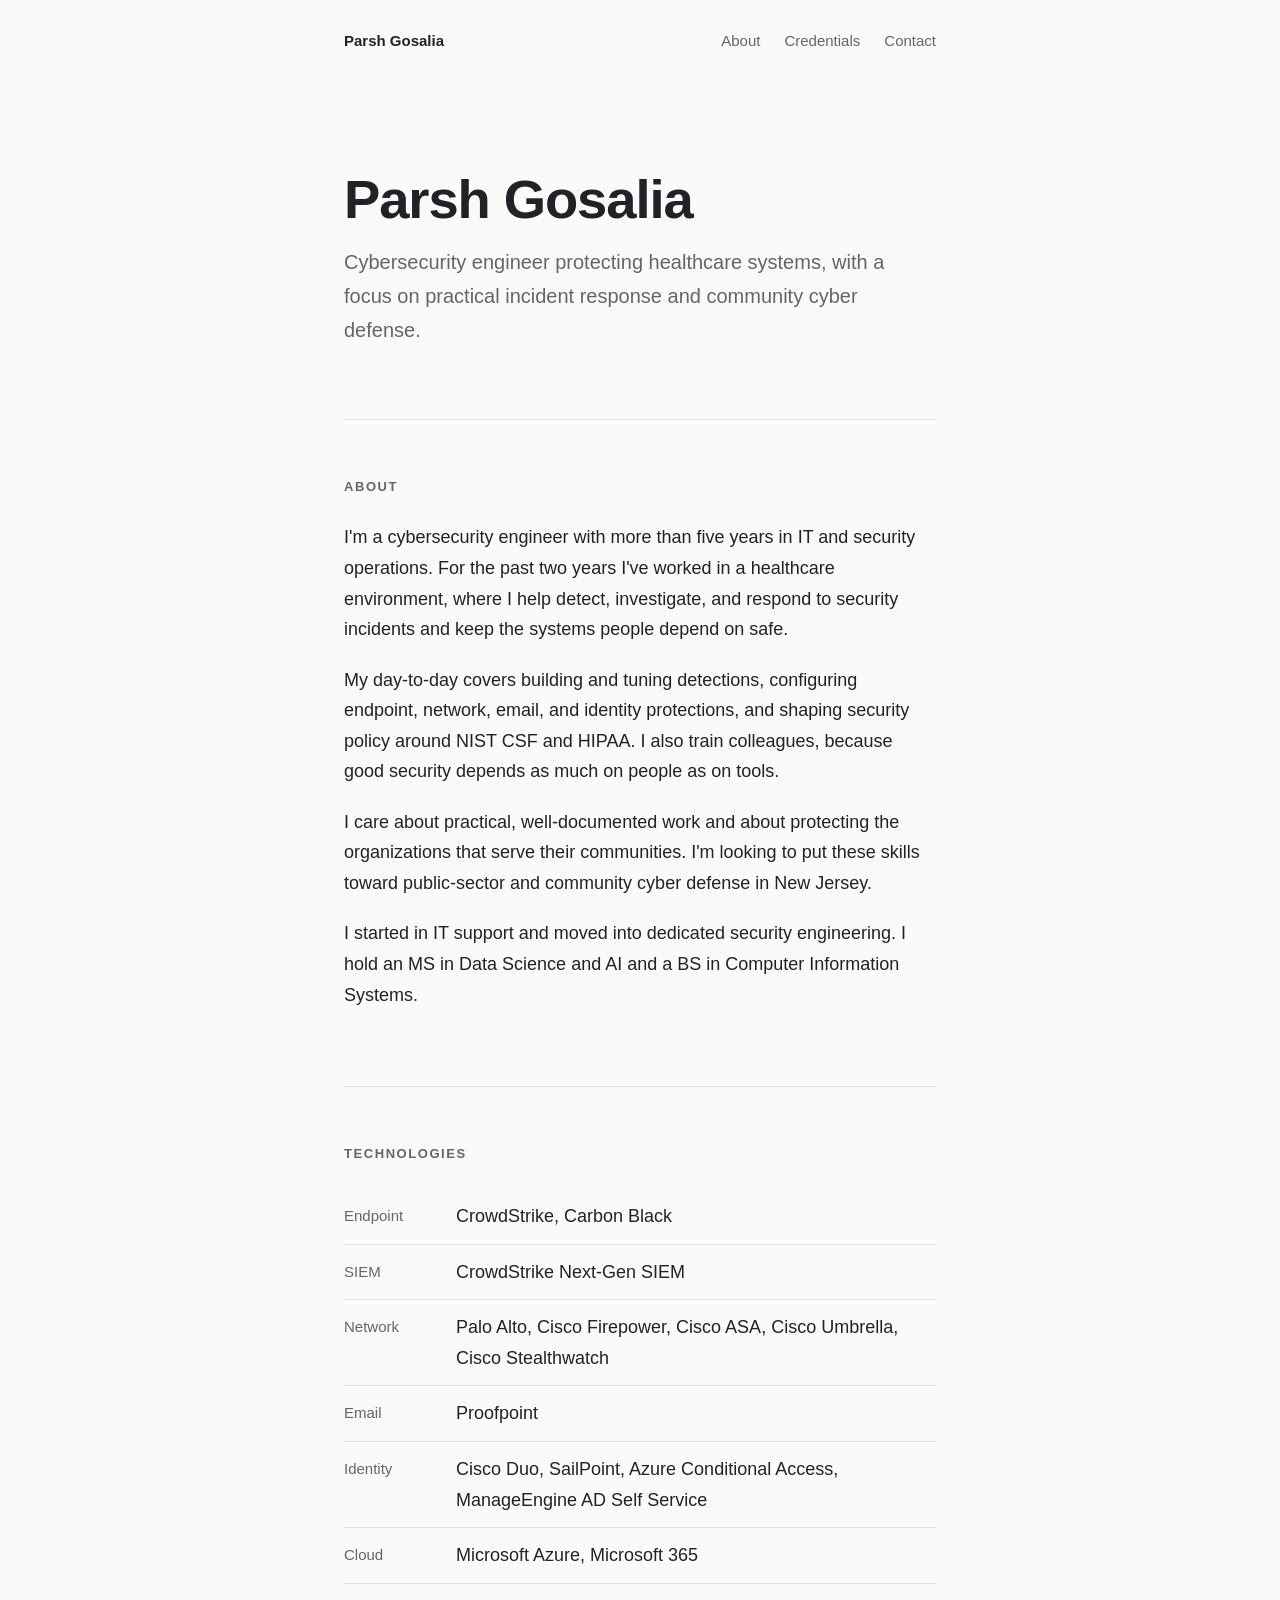
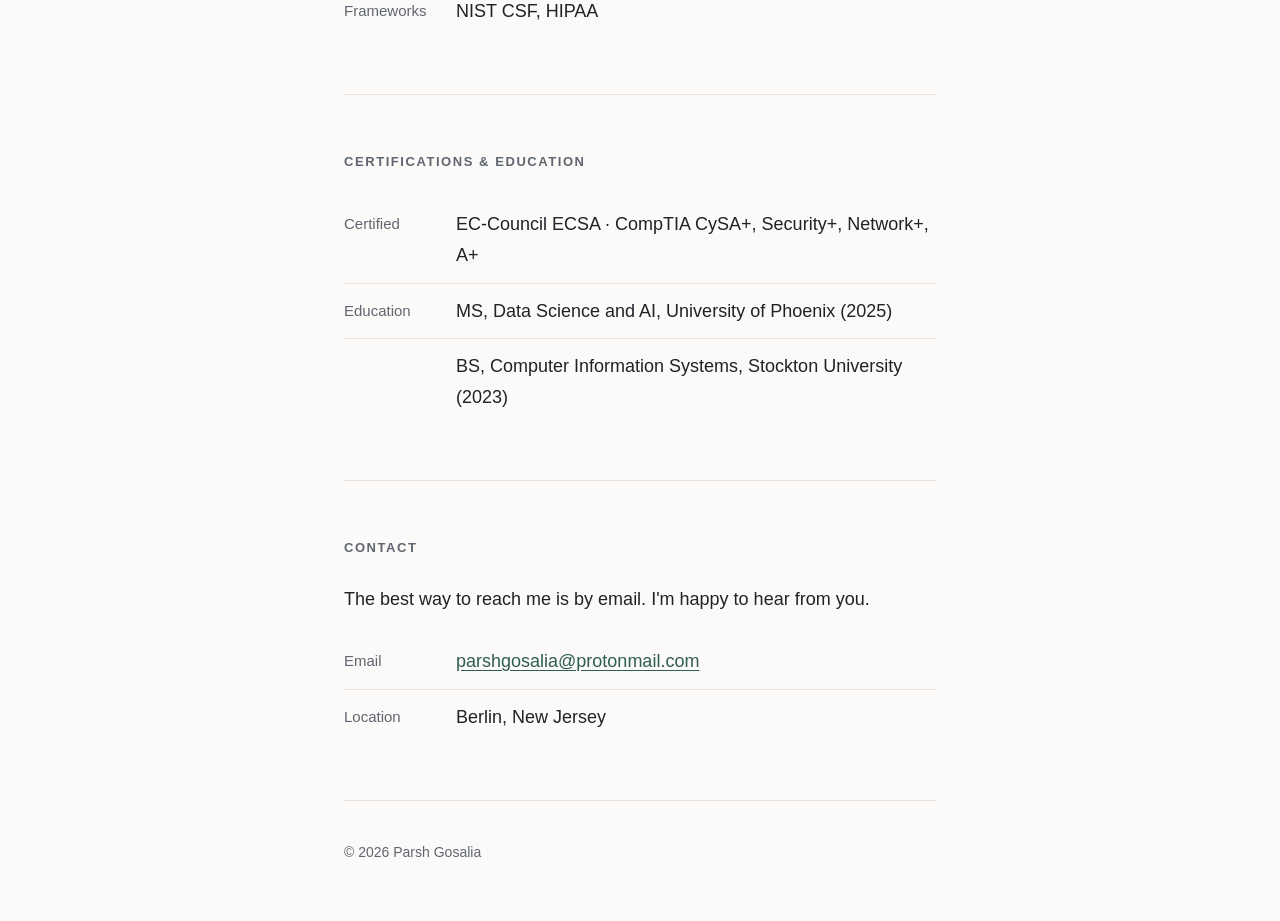
==== index.html @ 95fa6031 "Add files via upload" ====
<!DOCTYPE html>
<html lang="en">
<head>
  <meta charset="utf-8">
  <meta name="viewport" content="width=device-width, initial-scale=1">
  <title>Parsh Gosalia</title>
  <meta name="description" content="Personal website of Parsh Gosalia.">

  <style>
    /* ---------- Colors & fonts: change these to restyle the whole site ---------- */
    :root {
      --bg: #fbfaf8;
      --text: #1f2328;
      --muted: #5f6670;
      --line: #e6e3de;
      --accent: #2f5d50;
      --font: -apple-system, BlinkMacSystemFont, "Segoe UI", Roboto, Helvetica, Arial, sans-serif;
    }
    @media (prefers-color-scheme: dark) {
      :root {
        --bg: #151716;
        --text: #ebe9e4;
        --muted: #9a9f98;
        --line: #2a2d2b;
        --accent: #8fc2b0;
      }
    }

    /* ---------- Layout ---------- */
    * { box-sizing: border-box; }
    html { scroll-behavior: smooth; }
    body {
      margin: 0;
      background: var(--bg);
      color: var(--text);
      font-family: var(--font);
      font-size: 18px;
      line-height: 1.7;
      -webkit-font-smoothing: antialiased;
    }
    .wrap { max-width: 640px; margin: 0 auto; padding: 0 24px; }

    header { padding: 28px 0; }
    nav { display: flex; justify-content: space-between; align-items: center; font-size: 15px; }
    nav .brand { font-weight: 600; color: var(--text); text-decoration: none; }
    nav ul { display: flex; gap: 24px; list-style: none; margin: 0; padding: 0; }
    nav ul a { color: var(--muted); text-decoration: none; }
    nav ul a:hover { color: var(--text); }

    .hero { padding: 88px 0 72px; }
    .hero h1 {
      font-size: clamp(2.4rem, 7vw, 3.4rem);
      line-height: 1.1;
      letter-spacing: -0.02em;
      margin: 0 0 16px;
    }
    .hero p { font-size: 1.25rem; color: var(--muted); margin: 0; max-width: 32em; }

    section { padding: 56px 0; border-top: 1px solid var(--line); }
    h2 {
      font-size: 13px;
      font-weight: 600;
      letter-spacing: 0.12em;
      text-transform: uppercase;
      color: var(--muted);
      margin: 0 0 24px;
    }
    section p { margin: 0 0 1.1em; }

    a { color: var(--accent); text-underline-offset: 3px; }
    a:hover { text-decoration-thickness: 2px; }

    .contact-list { list-style: none; margin: 0; padding: 0; }
    .contact-list li {
      display: flex;
      gap: 16px;
      padding: 12px 0;
      border-bottom: 1px solid var(--line);
    }
    .contact-list li:last-child { border-bottom: 0; }
    .contact-list span { width: 96px; flex-shrink: 0; color: var(--muted); font-size: 15px; padding-top: 2px; }

    footer { padding: 40px 0 56px; border-top: 1px solid var(--line); font-size: 14px; color: var(--muted); }

    a:focus-visible { outline: 2px solid var(--accent); outline-offset: 3px; border-radius: 2px; }
    @media (max-width: 480px) {
      body { font-size: 17px; }
      .hero { padding: 56px 0 48px; }
      nav ul { gap: 16px; }
    }
  </style>
</head>

<body>
  <div class="wrap">

    <header>
      <nav>
        <a class="brand" href="#top">Parsh Gosalia</a>
        <ul>
          <li><a href="#about">About</a></li>
          <li><a href="#credentials">Credentials</a></li>
          <li><a href="#contact">Contact</a></li>
        </ul>
      </nav>
    </header>

    <main id="top">

      <!-- ===== INTRO: edit the name and the one-line summary ===== -->
      <div class="hero">
        <h1>Parsh Gosalia</h1>
        <p>Cybersecurity engineer protecting healthcare systems, with a focus on practical incident response and community cyber defense.</p>
      </div>

      <!-- ===== ABOUT: replace these paragraphs with your own words. Each <p> is one paragraph. ===== -->
      <section id="about">
        <h2>About</h2>
        <p>I'm a cybersecurity engineer with more than five years in IT and security operations. For the past two years I've worked in a healthcare environment, where I help detect, investigate, and respond to security incidents and keep the systems people depend on safe.</p>
        <p>My day-to-day covers building and tuning detections, configuring endpoint, network, email, and identity protections, and shaping security policy around NIST CSF and HIPAA. I also train colleagues, because good security depends as much on people as on tools.</p>
        <p>I care about practical, well-documented work and about protecting the organizations that serve their communities. I'm looking to put these skills toward public-sector and community cyber defense in New Jersey.</p>
        <p>I started in IT support and moved into dedicated security engineering. I hold an MS in Data Science and AI and a BS in Computer Information Systems.</p>
      </section>

      <!-- ===== TECHNOLOGIES: one <li> per group; edit the text after the label ===== -->
      <section id="technologies">
        <h2>Technologies</h2>
        <ul class="contact-list">
          <li><span>Endpoint</span>CrowdStrike, Carbon Black</li>
          <li><span>SIEM</span>CrowdStrike Next-Gen SIEM</li>
          <li><span>Network</span>Palo Alto, Cisco Firepower, Cisco ASA, Cisco Umbrella, Cisco Stealthwatch</li>
          <li><span>Email</span>Proofpoint</li>
          <li><span>Identity</span>Cisco Duo, SailPoint, Azure Conditional Access, ManageEngine AD Self Service</li>
          <li><span>Cloud</span>Microsoft Azure, Microsoft 365</li>
          <li><span>Frameworks</span>NIST CSF, HIPAA</li>
        </ul>
      </section>

      <!-- ===== CREDENTIALS: one <li> per item ===== -->
      <section id="credentials">
        <h2>Certifications &amp; Education</h2>
        <ul class="contact-list">
          <li><span>Certified</span>EC-Council ECSA &middot; CompTIA CySA+, Security+, Network+, A+</li>
          <li><span>Education</span>MS, Data Science and AI, University of Phoenix (2025)</li>
          <li><span></span>BS, Computer Information Systems, Stockton University (2023)</li>
        </ul>
      </section>

      <!-- ===== CONTACT: edit the email and add or remove links. Each <li> is one row. ===== -->
      <section id="contact">
        <h2>Contact</h2>
        <p>The best way to reach me is by email. I'm happy to hear from you.</p>
        <ul class="contact-list">
          <li><span>Email</span><a href="mailto:parshgosalia@protonmail.com">parshgosalia@protonmail.com</a></li>
          <li><span>Location</span>Berlin, New Jersey</li>
          <!-- Add more rows by copying a line like the ones below, removing the comment markers, and editing it.
          <li><span>LinkedIn</span><a href="https://www.linkedin.com/in/your-name">linkedin.com/in/your-name</a></li>
          <li><span>GitHub</span><a href="https://github.com/your-name">github.com/your-name</a></li>
          -->
        </ul>
      </section>

    </main>

    <footer>
      &copy; 2026 Parsh Gosalia
    </footer>

  </div>
</body>
</html>
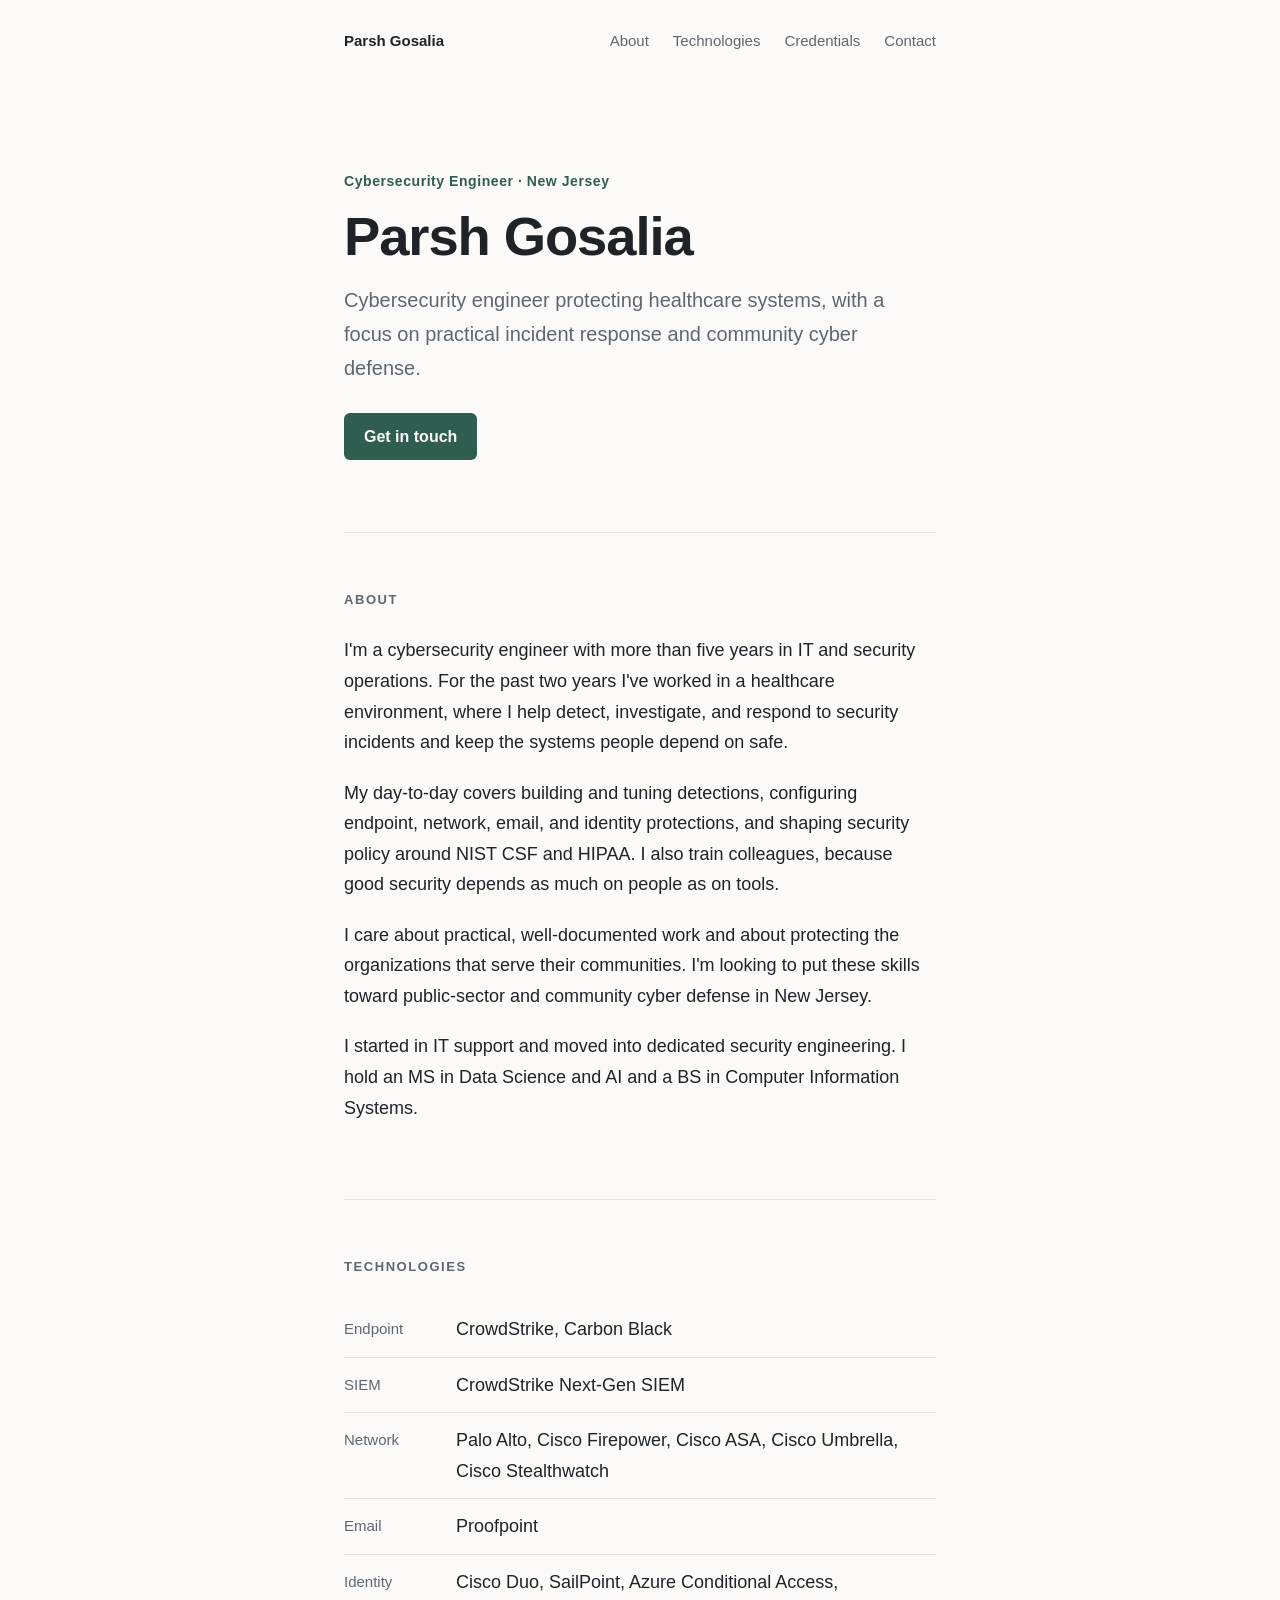
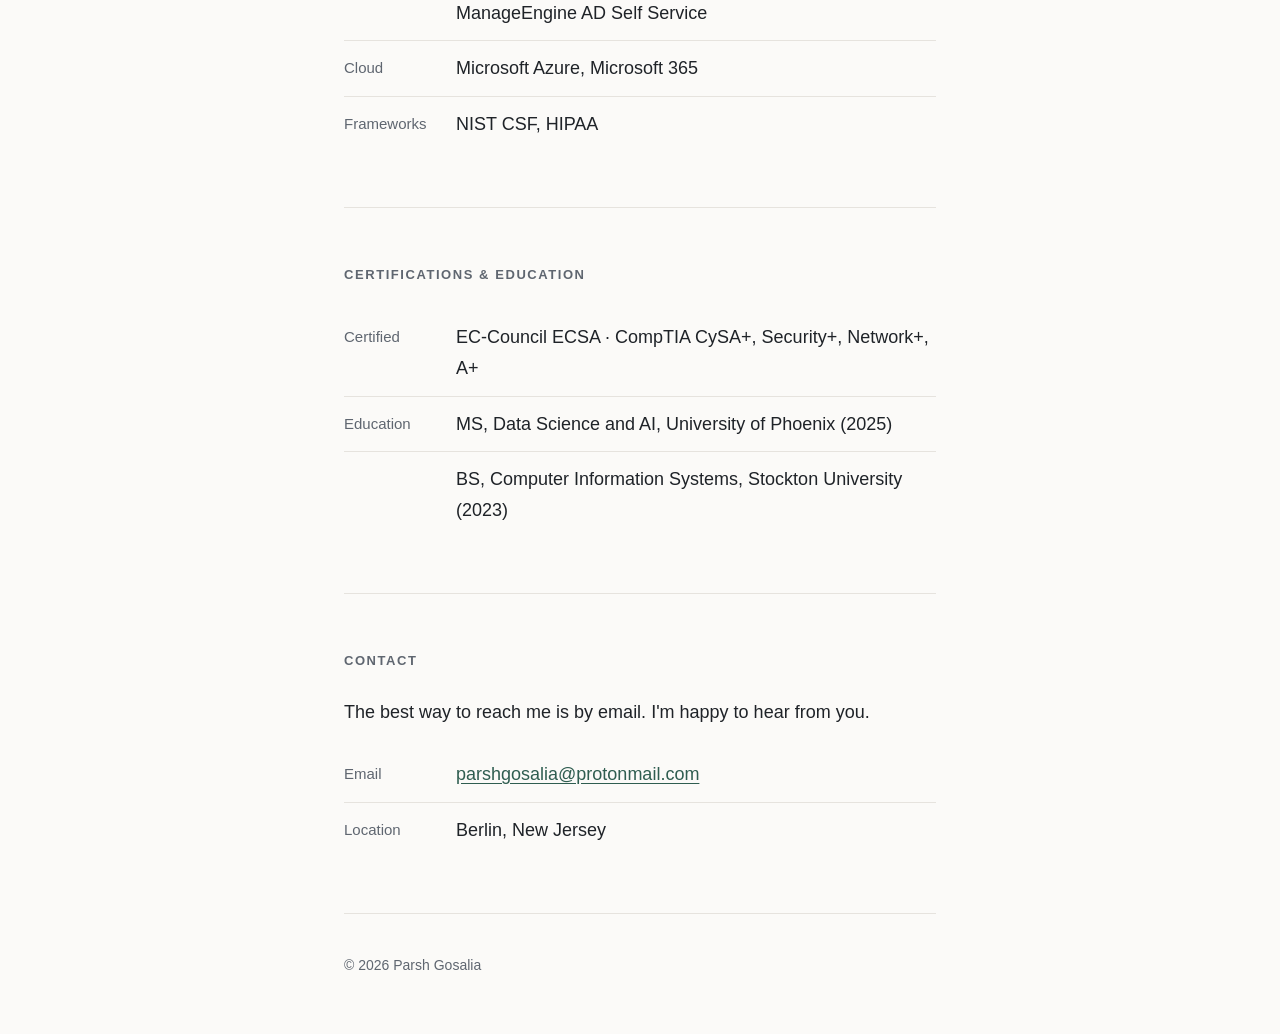
==== commit b8cf924d: "Add files via upload" ====
--- a/index.html
+++ b/index.html
@@ -4,7 +4,13 @@
   <meta charset="utf-8">
   <meta name="viewport" content="width=device-width, initial-scale=1">
   <title>Parsh Gosalia</title>
-  <meta name="description" content="Personal website of Parsh Gosalia.">
+  <meta name="description" content="Parsh Gosalia is a cybersecurity engineer in New Jersey focused on incident response, security engineering, and community cyber defense.">
+  <meta name="theme-color" content="#fbfaf8">
+  <meta property="og:title" content="Parsh Gosalia">
+  <meta property="og:description" content="Cybersecurity engineer focused on incident response and community cyber defense.">
+  <meta property="og:type" content="website">
+  <!-- Simple "PG" icon for the browser tab -->
+  <link rel="icon" href="data:image/svg+xml,%3Csvg xmlns='http://www.w3.org/2000/svg' viewBox='0 0 64 64'%3E%3Crect width='64' height='64' rx='14' fill='%232f5d50'/%3E%3Ctext x='32' y='42' font-family='Arial,sans-serif' font-size='28' font-weight='700' text-anchor='middle' fill='white'%3EPG%3C/text%3E%3C/svg%3E">
 
   <style>
     /* ---------- Colors & fonts: change these to restyle the whole site ---------- */
@@ -47,6 +53,23 @@
     nav ul a { color: var(--muted); text-decoration: none; }
     nav ul a:hover { color: var(--text); }
 
+    .skip { position: absolute; left: -9999px; }
+    .skip:focus { left: 16px; top: 16px; background: var(--bg); padding: 8px 12px; z-index: 10; }
+
+    .hero .eyebrow { font-size: 14px; letter-spacing: 0.04em; color: var(--accent); font-weight: 600; margin: 0 0 14px; }
+    .button {
+      display: inline-block;
+      margin-top: 28px;
+      padding: 10px 20px;
+      background: var(--accent);
+      color: var(--bg);
+      border-radius: 6px;
+      font-size: 16px;
+      font-weight: 600;
+      text-decoration: none;
+    }
+    .button:hover { opacity: 0.9; text-decoration: none; }
+
     .hero { padding: 88px 0 72px; }
     .hero h1 {
       font-size: clamp(2.4rem, 7vw, 3.4rem);
@@ -86,12 +109,15 @@
     @media (max-width: 480px) {
       body { font-size: 17px; }
       .hero { padding: 56px 0 48px; }
-      nav ul { gap: 16px; }
-    }
+      nav { flex-direction: column; align-items: flex-start; gap: 8px; }
+      nav ul { gap: 18px; }
+    }
+    @media print { nav, .button { display: none; } body { font-size: 12pt; } }
   </style>
 </head>
 
 <body>
+  <a class="skip" href="#top">Skip to content</a>
   <div class="wrap">
 
     <header>
@@ -99,6 +125,7 @@
         <a class="brand" href="#top">Parsh Gosalia</a>
         <ul>
           <li><a href="#about">About</a></li>
+          <li><a href="#technologies">Technologies</a></li>
           <li><a href="#credentials">Credentials</a></li>
           <li><a href="#contact">Contact</a></li>
         </ul>
@@ -109,8 +136,10 @@
 
       <!-- ===== INTRO: edit the name and the one-line summary ===== -->
       <div class="hero">
+        <p class="eyebrow">Cybersecurity Engineer &middot; New Jersey</p>
         <h1>Parsh Gosalia</h1>
         <p>Cybersecurity engineer protecting healthcare systems, with a focus on practical incident response and community cyber defense.</p>
+        <a class="button" href="#contact">Get in touch</a>
       </div>
 
       <!-- ===== ABOUT: replace these paragraphs with your own words. Each <p> is one paragraph. ===== -->
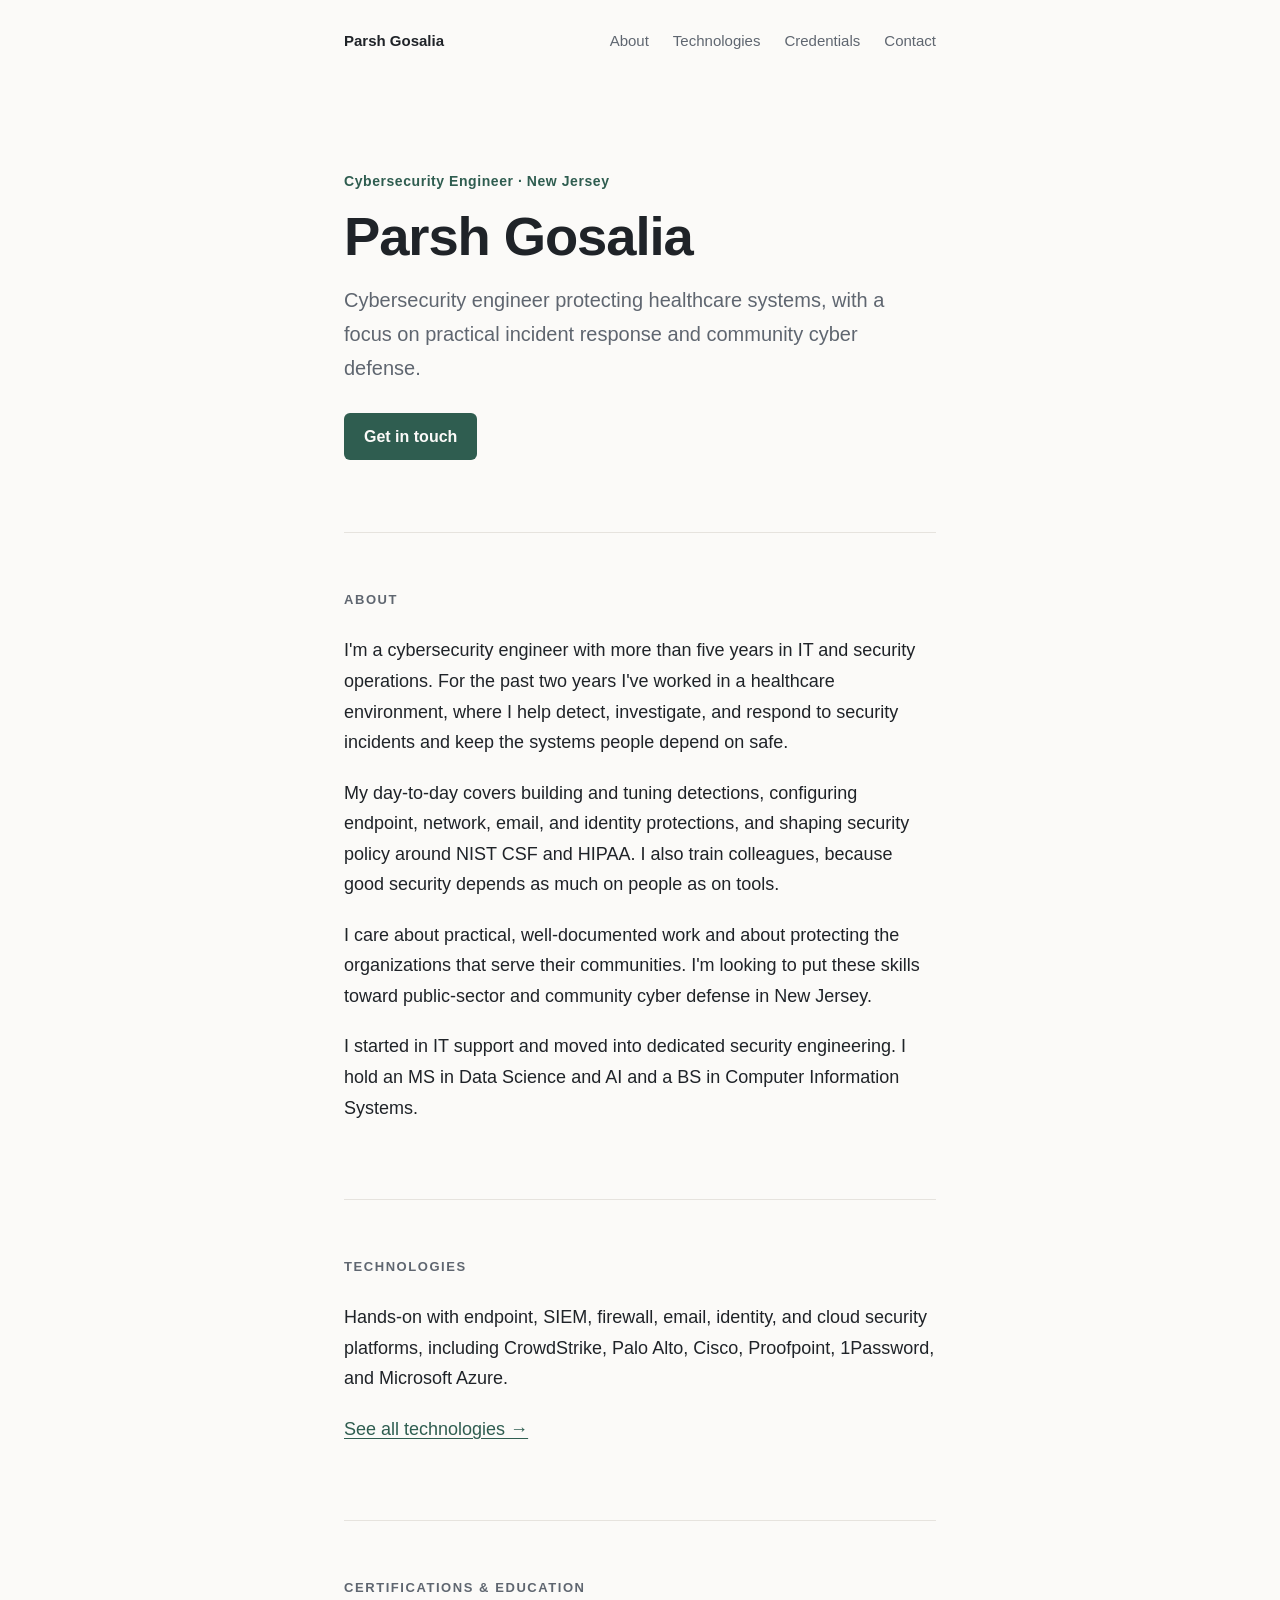
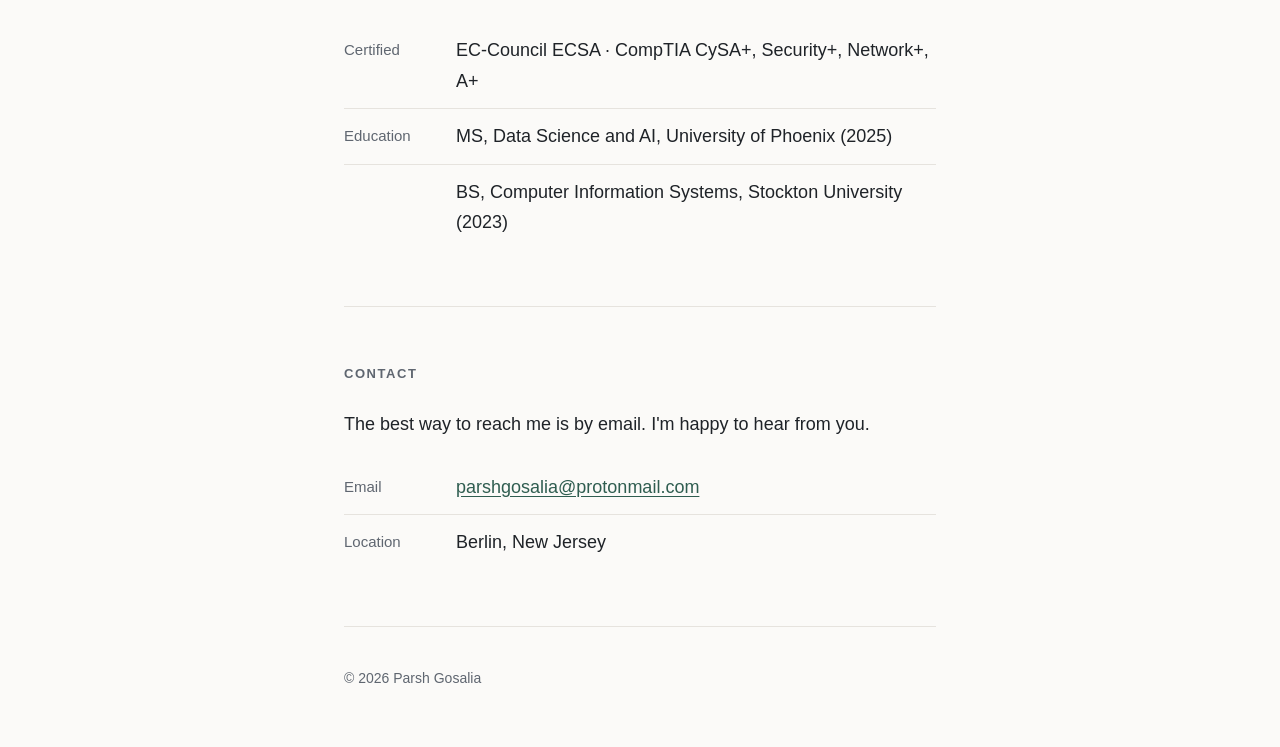
==== commit ca249637: "Add files via upload" ====
--- a/index.html
+++ b/index.html
@@ -11,109 +11,7 @@
   <meta property="og:type" content="website">
   <!-- Simple "PG" icon for the browser tab -->
   <link rel="icon" href="data:image/svg+xml,%3Csvg xmlns='http://www.w3.org/2000/svg' viewBox='0 0 64 64'%3E%3Crect width='64' height='64' rx='14' fill='%232f5d50'/%3E%3Ctext x='32' y='42' font-family='Arial,sans-serif' font-size='28' font-weight='700' text-anchor='middle' fill='white'%3EPG%3C/text%3E%3C/svg%3E">
-
-  <style>
-    /* ---------- Colors & fonts: change these to restyle the whole site ---------- */
-    :root {
-      --bg: #fbfaf8;
-      --text: #1f2328;
-      --muted: #5f6670;
-      --line: #e6e3de;
-      --accent: #2f5d50;
-      --font: -apple-system, BlinkMacSystemFont, "Segoe UI", Roboto, Helvetica, Arial, sans-serif;
-    }
-    @media (prefers-color-scheme: dark) {
-      :root {
-        --bg: #151716;
-        --text: #ebe9e4;
-        --muted: #9a9f98;
-        --line: #2a2d2b;
-        --accent: #8fc2b0;
-      }
-    }
-
-    /* ---------- Layout ---------- */
-    * { box-sizing: border-box; }
-    html { scroll-behavior: smooth; }
-    body {
-      margin: 0;
-      background: var(--bg);
-      color: var(--text);
-      font-family: var(--font);
-      font-size: 18px;
-      line-height: 1.7;
-      -webkit-font-smoothing: antialiased;
-    }
-    .wrap { max-width: 640px; margin: 0 auto; padding: 0 24px; }
-
-    header { padding: 28px 0; }
-    nav { display: flex; justify-content: space-between; align-items: center; font-size: 15px; }
-    nav .brand { font-weight: 600; color: var(--text); text-decoration: none; }
-    nav ul { display: flex; gap: 24px; list-style: none; margin: 0; padding: 0; }
-    nav ul a { color: var(--muted); text-decoration: none; }
-    nav ul a:hover { color: var(--text); }
-
-    .skip { position: absolute; left: -9999px; }
-    .skip:focus { left: 16px; top: 16px; background: var(--bg); padding: 8px 12px; z-index: 10; }
-
-    .hero .eyebrow { font-size: 14px; letter-spacing: 0.04em; color: var(--accent); font-weight: 600; margin: 0 0 14px; }
-    .button {
-      display: inline-block;
-      margin-top: 28px;
-      padding: 10px 20px;
-      background: var(--accent);
-      color: var(--bg);
-      border-radius: 6px;
-      font-size: 16px;
-      font-weight: 600;
-      text-decoration: none;
-    }
-    .button:hover { opacity: 0.9; text-decoration: none; }
-
-    .hero { padding: 88px 0 72px; }
-    .hero h1 {
-      font-size: clamp(2.4rem, 7vw, 3.4rem);
-      line-height: 1.1;
-      letter-spacing: -0.02em;
-      margin: 0 0 16px;
-    }
-    .hero p { font-size: 1.25rem; color: var(--muted); margin: 0; max-width: 32em; }
-
-    section { padding: 56px 0; border-top: 1px solid var(--line); }
-    h2 {
-      font-size: 13px;
-      font-weight: 600;
-      letter-spacing: 0.12em;
-      text-transform: uppercase;
-      color: var(--muted);
-      margin: 0 0 24px;
-    }
-    section p { margin: 0 0 1.1em; }
-
-    a { color: var(--accent); text-underline-offset: 3px; }
-    a:hover { text-decoration-thickness: 2px; }
-
-    .contact-list { list-style: none; margin: 0; padding: 0; }
-    .contact-list li {
-      display: flex;
-      gap: 16px;
-      padding: 12px 0;
-      border-bottom: 1px solid var(--line);
-    }
-    .contact-list li:last-child { border-bottom: 0; }
-    .contact-list span { width: 96px; flex-shrink: 0; color: var(--muted); font-size: 15px; padding-top: 2px; }
-
-    footer { padding: 40px 0 56px; border-top: 1px solid var(--line); font-size: 14px; color: var(--muted); }
-
-    a:focus-visible { outline: 2px solid var(--accent); outline-offset: 3px; border-radius: 2px; }
-    @media (max-width: 480px) {
-      body { font-size: 17px; }
-      .hero { padding: 56px 0 48px; }
-      nav { flex-direction: column; align-items: flex-start; gap: 8px; }
-      nav ul { gap: 18px; }
-    }
-    @media print { nav, .button { display: none; } body { font-size: 12pt; } }
-  </style>
+  <link rel="stylesheet" href="styles.css">
 </head>
 
 <body>
@@ -125,7 +23,7 @@
         <a class="brand" href="#top">Parsh Gosalia</a>
         <ul>
           <li><a href="#about">About</a></li>
-          <li><a href="#technologies">Technologies</a></li>
+          <li><a href="technologies.html">Technologies</a></li>
           <li><a href="#credentials">Credentials</a></li>
           <li><a href="#contact">Contact</a></li>
         </ul>
@@ -151,18 +49,11 @@
         <p>I started in IT support and moved into dedicated security engineering. I hold an MS in Data Science and AI and a BS in Computer Information Systems.</p>
       </section>
 
-      <!-- ===== TECHNOLOGIES: one <li> per group; edit the text after the label ===== -->
+      <!-- ===== TECHNOLOGIES: short teaser; the full list lives on technologies.html ===== -->
       <section id="technologies">
         <h2>Technologies</h2>
-        <ul class="contact-list">
-          <li><span>Endpoint</span>CrowdStrike, Carbon Black</li>
-          <li><span>SIEM</span>CrowdStrike Next-Gen SIEM</li>
-          <li><span>Network</span>Palo Alto, Cisco Firepower, Cisco ASA, Cisco Umbrella, Cisco Stealthwatch</li>
-          <li><span>Email</span>Proofpoint</li>
-          <li><span>Identity</span>Cisco Duo, SailPoint, Azure Conditional Access, ManageEngine AD Self Service</li>
-          <li><span>Cloud</span>Microsoft Azure, Microsoft 365</li>
-          <li><span>Frameworks</span>NIST CSF, HIPAA</li>
-        </ul>
+        <p>Hands-on with endpoint, SIEM, firewall, email, identity, and cloud security platforms, including CrowdStrike, Palo Alto, Cisco, Proofpoint, 1Password, and Microsoft Azure.</p>
+        <p><a href="technologies.html">See all technologies &rarr;</a></p>
       </section>
 
       <!-- ===== CREDENTIALS: one <li> per item ===== -->
--- a/styles.css
+++ b/styles.css
@@ -0,0 +1,163 @@
+/* ---------- Colors & fonts: change these to restyle the whole site ---------- */
+:root {
+  --bg: #fbfaf8;
+  --surface: #ffffff;
+  --text: #1f2328;
+  --muted: #5f6670;
+  --line: #e6e3de;
+  --accent: #2f5d50;
+  --accent-soft: #e8f0ec;
+  --font: -apple-system, BlinkMacSystemFont, "Segoe UI", Roboto, Helvetica, Arial, sans-serif;
+}
+@media (prefers-color-scheme: dark) {
+  :root {
+    --bg: #151716;
+    --surface: #1c1f1d;
+    --text: #ebe9e4;
+    --muted: #9a9f98;
+    --line: #2a2d2b;
+    --accent: #8fc2b0;
+    --accent-soft: #22302a;
+  }
+}
+
+/* ---------- Layout ---------- */
+* { box-sizing: border-box; }
+html { scroll-behavior: smooth; }
+body {
+  margin: 0;
+  background: var(--bg);
+  color: var(--text);
+  font-family: var(--font);
+  font-size: 18px;
+  line-height: 1.7;
+  -webkit-font-smoothing: antialiased;
+}
+.wrap { max-width: 640px; margin: 0 auto; padding: 0 24px; }
+
+header { padding: 28px 0; }
+nav { display: flex; justify-content: space-between; align-items: center; font-size: 15px; }
+nav .brand { font-weight: 600; color: var(--text); text-decoration: none; }
+nav ul { display: flex; gap: 24px; list-style: none; margin: 0; padding: 0; }
+nav ul a { color: var(--muted); text-decoration: none; }
+nav ul a:hover, nav ul a[aria-current="page"] { color: var(--text); }
+
+.skip { position: absolute; left: -9999px; }
+.skip:focus { left: 16px; top: 16px; background: var(--bg); padding: 8px 12px; z-index: 10; }
+
+.hero { padding: 88px 0 72px; }
+.hero .eyebrow { font-size: 14px; letter-spacing: 0.04em; color: var(--accent); font-weight: 600; margin: 0 0 14px; }
+.hero h1 {
+  font-size: clamp(2.4rem, 7vw, 3.4rem);
+  line-height: 1.1;
+  letter-spacing: -0.02em;
+  margin: 0 0 16px;
+}
+.hero p { font-size: 1.25rem; color: var(--muted); margin: 0; max-width: 32em; }
+.hero.compact { padding: 56px 0 40px; }
+
+.button {
+  display: inline-block;
+  margin-top: 28px;
+  padding: 10px 20px;
+  background: var(--accent);
+  color: var(--bg);
+  border-radius: 6px;
+  font-size: 16px;
+  font-weight: 600;
+  text-decoration: none;
+}
+.button:hover { opacity: 0.9; text-decoration: none; }
+
+section { padding: 56px 0; border-top: 1px solid var(--line); }
+h2 {
+  font-size: 13px;
+  font-weight: 600;
+  letter-spacing: 0.12em;
+  text-transform: uppercase;
+  color: var(--muted);
+  margin: 0 0 24px;
+}
+section p { margin: 0 0 1.1em; }
+
+a { color: var(--accent); text-underline-offset: 3px; }
+a:hover { text-decoration-thickness: 2px; }
+
+.contact-list { list-style: none; margin: 0; padding: 0; }
+.contact-list li {
+  display: flex;
+  gap: 16px;
+  padding: 12px 0;
+  border-bottom: 1px solid var(--line);
+}
+.contact-list li:last-child { border-bottom: 0; }
+.contact-list span { width: 96px; flex-shrink: 0; color: var(--muted); font-size: 15px; padding-top: 2px; }
+
+footer { padding: 40px 0 56px; border-top: 1px solid var(--line); font-size: 14px; color: var(--muted); }
+
+a:focus-visible { outline: 2px solid var(--accent); outline-offset: 3px; border-radius: 2px; }
+
+/* ---------- Technology carousel ---------- */
+.marquee {
+  overflow: hidden;
+  padding: 8px 0;
+  -webkit-mask-image: linear-gradient(90deg, transparent, #000 8%, #000 92%, transparent);
+          mask-image: linear-gradient(90deg, transparent, #000 8%, #000 92%, transparent);
+}
+.track {
+  display: flex;
+  width: max-content;
+  animation: scroll 45s linear infinite;
+}
+.marquee.reverse .track { animation-direction: reverse; animation-duration: 55s; }
+.marquee:hover .track { animation-play-state: paused; }
+@keyframes scroll { to { transform: translateX(-50%); } }
+
+.tile {
+  display: flex;
+  align-items: center;
+  gap: 14px;
+  margin-right: 16px;
+  padding: 14px 22px 14px 14px;
+  background: var(--surface);
+  border: 1px solid var(--line);
+  border-radius: 12px;
+  white-space: nowrap;
+}
+.tile .icon {
+  display: grid;
+  place-items: center;
+  width: 44px;
+  height: 44px;
+  border-radius: 10px;
+  background: var(--accent-soft);
+  color: var(--accent);
+  font-size: 15px;
+  font-weight: 700;
+  letter-spacing: 0.02em;
+  overflow: hidden;
+}
+.tile .icon img { width: 26px; height: 26px; object-fit: contain; }
+.tile strong { display: block; font-size: 16px; line-height: 1.3; }
+.tile small { display: block; font-size: 13px; color: var(--muted); line-height: 1.3; }
+
+.stack { padding-top: 40px; }
+
+@media (max-width: 480px) {
+  body { font-size: 17px; }
+  .hero { padding: 56px 0 48px; }
+  nav { flex-direction: column; align-items: flex-start; gap: 8px; }
+  nav ul { gap: 18px; }
+}
+@media (prefers-reduced-motion: reduce) {
+  .marquee { overflow-x: auto; -webkit-mask-image: none; mask-image: none; }
+  .track { animation: none; }
+}
+@media print { nav, .button { display: none; } body { font-size: 12pt; } }
+
+/* ---------- Logo images inside tiles (black logos flip to light in dark mode) ---------- */
+.tile .icon img { width: 30px; height: 30px; }
+@media (prefers-color-scheme: dark) { .tile .icon img { filter: invert(1) opacity(0.85); } }
+
+/* Full-color logos keep their own colors in dark mode (add class="color" to the <img>) */
+.tile .icon img.color { filter: none; }
